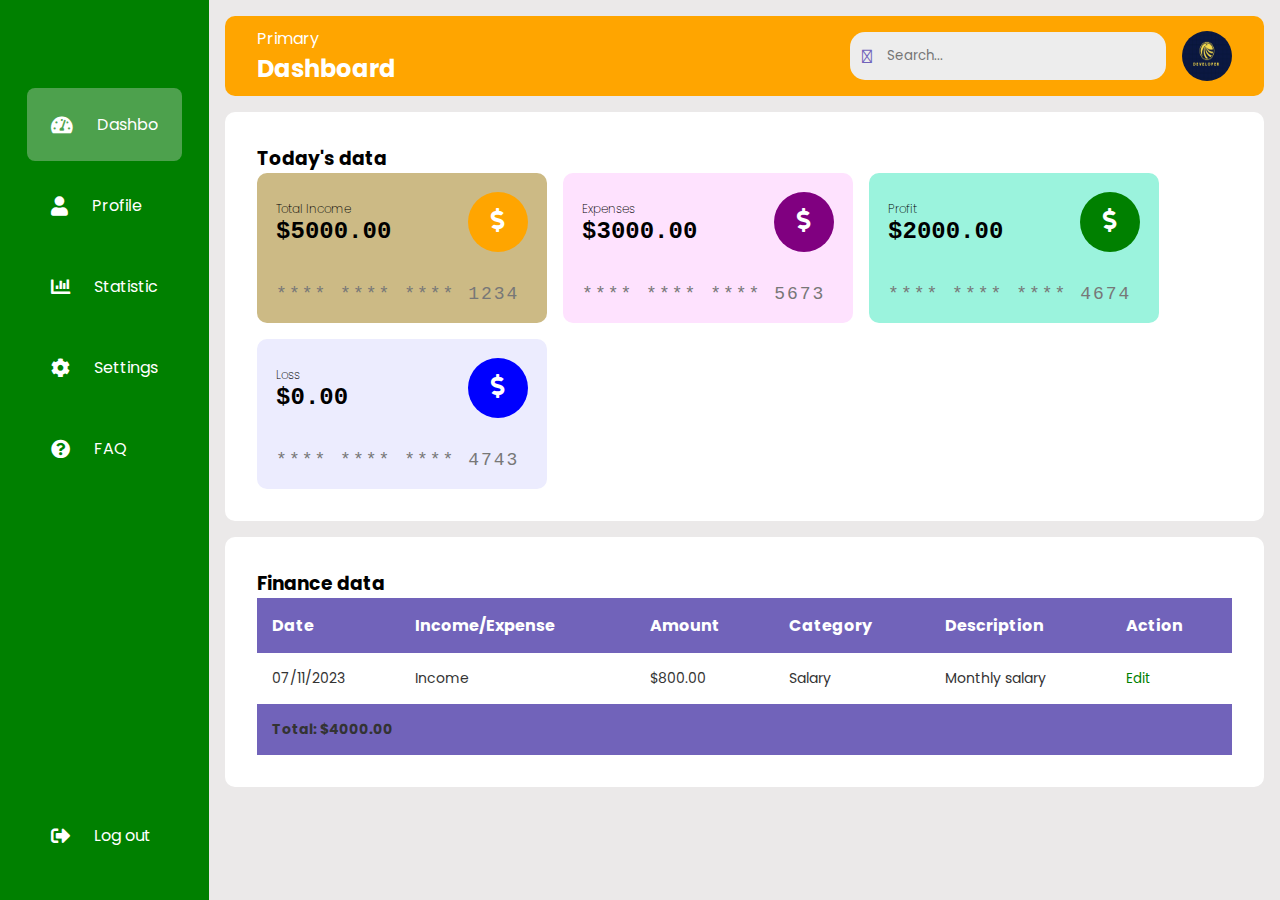
==== assest/Entrapov/web/index.html @ ad599a65 "commit" ====
<!DOCTYPE html>
<html lang="en">

<head>
    <meta charset="UTF-8">
    <meta name="viewport" content="width=device-width, initial-scale=1.0">
    <title>Entrapov Financial Dashboard</title>
    <link rel="stylesheet" href="style.css" />
    <!-- Font Awesome Cdn Link -->
    <link rel="stylesheet" href="https://cdnjs.cloudflare.com/ajax/libs/font-awesome/5.15.4/css/all.min.css" />
</head>

<body>
    <div class="sidebar">
        <div class="logo"></div>
        <ul class="menu">
            <li class="active">
                <a href="#">
                    <i class="fas fa-tachometer-alt"></i>
                    <span>Dashboard</span>
                </a>
            </li>
            <li>
                <a href="#">
                    <i class="fas fa-user"></i>
                    <span>Profile</span>
                </a>
            </li>
            <li>
                <a href="#">
                    <i class="fas fa-chart-bar"></i>
                    <span>Statistics</span>
                </a>
            </li>
            <li>
                <a href="#">
                    <i class="fas fa-cog"></i>
                    <span>Settings</span>
                </a>
            </li>
            <li>
                <a href="#">
                    <i class="fas fa-question-circle"></i>
                    <span>FAQ</span>
                </a>
            </li>
            <li class="logout">
                <a href="#">
                    <i class="fas fa-sign-out-alt"></i>
                    <span>Log out</span>
                </a>
            </li>
        </ul>
    </div>

    <div class="main--content">
        <div class="header--wrapper">
            <div class="header--title">
                <span>Primary</span>
                <h2>Dashboard</h2>
            </div>
            <div class="user--info">
                <div class="search-box">
                    <i class="fa-brands fa-searchengin"></i>
                    <input type="text" placeholder="Search..." />
                </div>
                <img src="fiverr image.jpg" alt="" />
            </div>
        </div>

        <div class="card-container">
            <h3 class="main-title">Today's data</h3>
            <div class="card--wraper">
                <div class="payment-card light-orange">
                    <div class="card--header">
                        <div class="amount">
                            <span class="title">
                                Total Income
                            </span>
                            <span class="amount-value">$5000.00</span>
                        </div>
                        <i class="fas fa-dollar-sign icon"></i>
                    </div>
                    <span class="card-detail">****
                        **** **** 1234
                    </span>
                </div>
                <div class="payment-card light-purple">
                    <div class="card--header">
                        <div class="amount">
                            <span class="title">
                                Expenses
                            </span>
                            <span class="amount-value">$3000.00</span>
                        </div>
                        <i class="fas fa-dollar-sign icon dark-purple"></i>
                    </div>
                    <span class="card-detail">****
                        **** **** 5673
                    </span>
                </div>
                <div class="payment-card light-green">
                    <div class="card--header">
                        <div class="amount">
                            <span class="title">
                                Profit
                            </span>
                            <span class="amount-value">$2000.00</span>
                        </div>
                        <i class="fas fa-dollar-sign icon dark-green"></i>
                    </div>
                    <span class="card-detail">****
                        **** **** 4674
                    </span>
                </div>
                <div class="payment-card light-blue">
                    <div class="card--header">
                        <div class="amount">
                            <span class="title">
                                Loss
                            </span>
                            <span class="amount-value">$0.00</span>
                        </div>
                        <i class="fas fa-dollar-sign icon dark-blue"></i>
                    </div>
                    <span class="card-detail">****
                        **** **** 4743
                    </span>
                </div>
            </div>
        </div>
        <div class="tabular--wrapper">
            <h3 class="main-title">Finance data</h3>
            <div class="table-container">
                <table>
                    <thead>
                        <tr>
                            <th>Date</th>
                            <th>Income/Expense</th>
                            <th>Amount</th>
                            <th>Category</th>
                            <th>Description</th>
                            <th>Action</th>
                        </tr>
                        </tr>
                    </thead>
                    <tbody>
                        <tr>
                            <td>07/11/2023</td>
                            <td>Income</td>
                            <td>$800.00</td>
                            <td>Salary</td>
                            <td>Monthly salary</td>
                            <td><button>Edit</button></td>
                        </tr>
                    </tbody>
                    <tfoot>
                        <tr>
                            <td colspan="7">Total: $4000.00</td>
                        </tr>
                    </tfoot>
                </table>
            </div>
        </div>
    </div>
</body>

</html>
---- assest/Entrapov/web/style.css ----
@import url("https://fonts.googleapis.com/css2?family=Poppins:wght@400;500;600;700");
* {
    margin: 0;
    padding: 0;
    border: none;
    outline: none;
    box-sizing: border-box;
    font-family: "Poppins", sans-serif;
}

body {
    display: flex;
}

.sidebar {
    position: sticky;
    top: 0;
    left: 0;
    bottom: 0;
    width: 110px;
    height: 100vh;
    padding: 0 1.7rem;
    color: #fff;
    overflow: hidden;
    transition: all 0.4s linear;
    background: green;
}

.sidebar:hover {
    width: 240px;
    transition: 0.4s;
}

.logo {
    height: 80px;
    padding: 16px;
}

.menu {
    height: 88%;
    position: relative;
    list-style: none;
    padding: 0;
}

.menu li {
    padding: 1rem;
    margin: 8px 0;
    border-radius: 8px;
    transition: all 0.4s ease-in-out;
}

.menu li:hover,
.active {
    background: #e0e0e058;
}

.menu a {
    color: #fff;
    font-size: 14px;
    text-decoration: none;
    display: flex;
    align-items: center;
    gap: 1.5rem;
}

.menu a span {
    overflow: hidden;
}

.menu a i {
    font-size: 1.2rem;
}

.logout {
    position: absolute;
    bottom: 0;
    left: 0;
    width: 100%;
}

/* Main Body Section */
.main--content {
    position: relative;
    background: #ebe9e9;
    width: 100%;
    padding: 1rem;
}

.header--wrapper img {
    width: 50px;
    height: 50px;
    cursor: pointer;
    border-radius: 50%;
}

.header--wrapper {
    display: flex;
    justify-content: space-between;
    align-items: center;
    flex-wrap: wrap;
    background: orange;
    border-radius: 10px;
    padding: 10px 2rem;
    margin-bottom: 1rem;
}

.header--title {
    color: #fff;
}

.user--info {
    display: flex;
    align-items: center;
    gap: 1rem;
}

.search-box {
    background: rgb(237, 237, 237);
    border-radius: 15px;
    color: rgba( 113, 99, 186, 225);
    display: flex;
    align-items: center;
    gap: 5px;
    padding: 4px 12px;
}

.search-box input {
    background: transparent;
    padding: 10px;
}

.search-box i {
    font-size: 1.2rem;
    cursor: pointer;
    transition: all 0.4s ease-in-out;
}

.search-box i:hover {
    transform: scale(1.2);
}

/* Card Container */
.card-container {
    background: #fff;
    padding: 2rem;
    border-radius: 10px;
}

.card--wraper {
    display: flex;
    flex-wrap: wrap;
    gap: 1rem;
}

.main--title {
    color: rgba( 113, 99, 186, 225);
    padding-bottom: 10px;
    font-size: 15px;
}

.payment-card {
    background: rgb(229, 223, 223);
    border-radius: 10px;
    padding: 1.2rem;
    width: 290px;
    height: 150px;
    display: flex;
    flex-direction: column;
    justify-content: space-between;
    transition: all 0.4s ease-in-out ;
}

.payment-card:hover {
    transform: translateY(-5px);
}

.card--header {
    display: flex;
    justify-content: space-between;
    align-items: center;
    margin-bottom: 20px;
}

.amount {
    display: flex;
    flex-direction: column;
}

.title {
    font-size: 12px;
    font-weight: 200;
}

.amount-value {
    font-size: 24px;
    font-family: 'Courier New', Courier, monospace;
    font-weight: 600;
}

.icon {
    color: #fff;
    padding: 1rem;
    height: 60px;
    width: 60px;
    text-align: center;
    border-radius: 50%;
    font-size: 1.5rem;
    background: orange;
}

.card-detail {
    font-size: 18px;
    color:  #777777;
    letter-spacing: 2px;
    font-family: 'Courier New', Courier, monospace;
}

/* color css */
.light-orange {
    background: rgb(204, 186, 133);
}

.light-purple {
    background: rgb(254, 226, 254);
}

.light-green {
    background: rgb(155, 243, 221);
}

.light-blue{
    background: rgb(236, 236, 254);
}

.dark-orange {
    background: orange;
}

.dark-purple {
    background: purple;
}

.dark-green {
    background: green;
}

.dark-blue {
    background: blue;
}

/* Tabular Wrapper */
.tabular--wrapper {
    background: #fff;
    margin-top: 1rem;
    border-radius: 10px;
    padding: 2rem;
}

.table-container {
    width: 100%;
}

table {
    width: 100%;
    border-collapse: collapse;
}

thead {
    background: rgba(113, 99, 186, 255);
    color: #fff;
}

th {
    padding: 15px;
    text-align: left;
}

.tbody {
    background: #f2f2f2;
}

td {
    padding: 15px;
    font-size: 14px;
    color: #333;
}

tr:nth-child(even) {
    background: #fff;
}

tfoot {
    background: rgba( 113, 99, 186, 225);
    font-weight: bold;
    color: #fff;
}

tfoot td {
    padding: 15px;
}

.table-container button {
    color: green;
    background: none;
    cursor: pointer;
}

/* Add this media query for tablet devices */
@media (min-width: 768px) and (max-width: 1024px) {
    .sidebar {
        width: 220px;
    }
    .sidebar:hover {
        width: 220px;
    }
}

/* Add this media query for mobile devices */
@media (max-width: 767px) {
    .sidebar {
        width: 100%;
        padding: 0;
    }
    .sidebar:hover {
        width: 100%;
    }
    .menu li {
        padding: 0.7rem;
    }
    .menu a {
        font-size: 12px;
    }
}

/* Add this media query for large screens */
@media (min-width: 1025px) {
    .sidebar {
        width: 150px;
    }
    .sidebar:hover {
        width: 240px;
    }
    .menu li {
        padding: 1.5rem;
    }
    .menu a {
        font-size: 16px;
    }
}
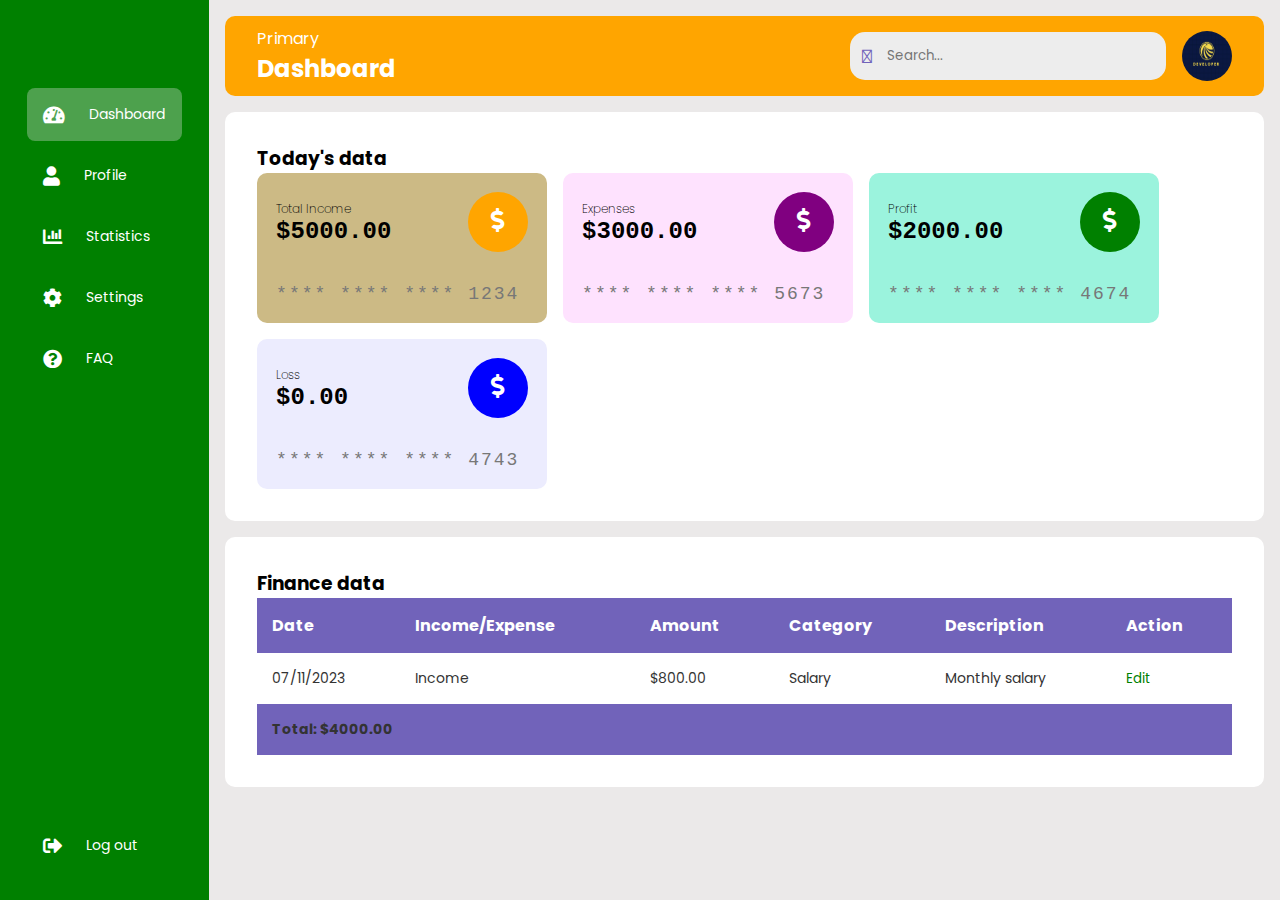
==== commit 1e15d5d1: "commit" ====
--- a/assest/Entrapov/web/index.html
+++ b/assest/Entrapov/web/index.html
@@ -1,15 +1,16 @@
 <!DOCTYPE html>
 <html lang="en">
-
 <head>
     <meta charset="UTF-8">
     <meta name="viewport" content="width=device-width, initial-scale=1.0">
     <title>Entrapov Financial Dashboard</title>
     <link rel="stylesheet" href="style.css" />
-    <!-- Font Awesome Cdn Link -->
-    <link rel="stylesheet" href="https://cdnjs.cloudflare.com/ajax/libs/font-awesome/5.15.4/css/all.min.css" />
+          <!-- Font Awesome Cdn Link -->
+          <link 
+          rel="stylesheet" 
+          href="https://cdnjs.cloudflare.com/ajax/libs/font-awesome/5.15.4/css/all.min.css"
+          />
 </head>
-
 <body>
     <div class="sidebar">
         <div class="logo"></div>
@@ -164,5 +165,4 @@
         </div>
     </div>
 </body>
-
 </html>--- a/assest/Entrapov/web/style.css
+++ b/assest/Entrapov/web/style.css
@@ -304,47 +304,4 @@
     color: green;
     background: none;
     cursor: pointer;
-}
-
-/* Add this media query for tablet devices */
-@media (min-width: 768px) and (max-width: 1024px) {
-    .sidebar {
-        width: 220px;
-    }
-    .sidebar:hover {
-        width: 220px;
-    }
-}
-
-/* Add this media query for mobile devices */
-@media (max-width: 767px) {
-    .sidebar {
-        width: 100%;
-        padding: 0;
-    }
-    .sidebar:hover {
-        width: 100%;
-    }
-    .menu li {
-        padding: 0.7rem;
-    }
-    .menu a {
-        font-size: 12px;
-    }
-}
-
-/* Add this media query for large screens */
-@media (min-width: 1025px) {
-    .sidebar {
-        width: 150px;
-    }
-    .sidebar:hover {
-        width: 240px;
-    }
-    .menu li {
-        padding: 1.5rem;
-    }
-    .menu a {
-        font-size: 16px;
-    }
-}
+}